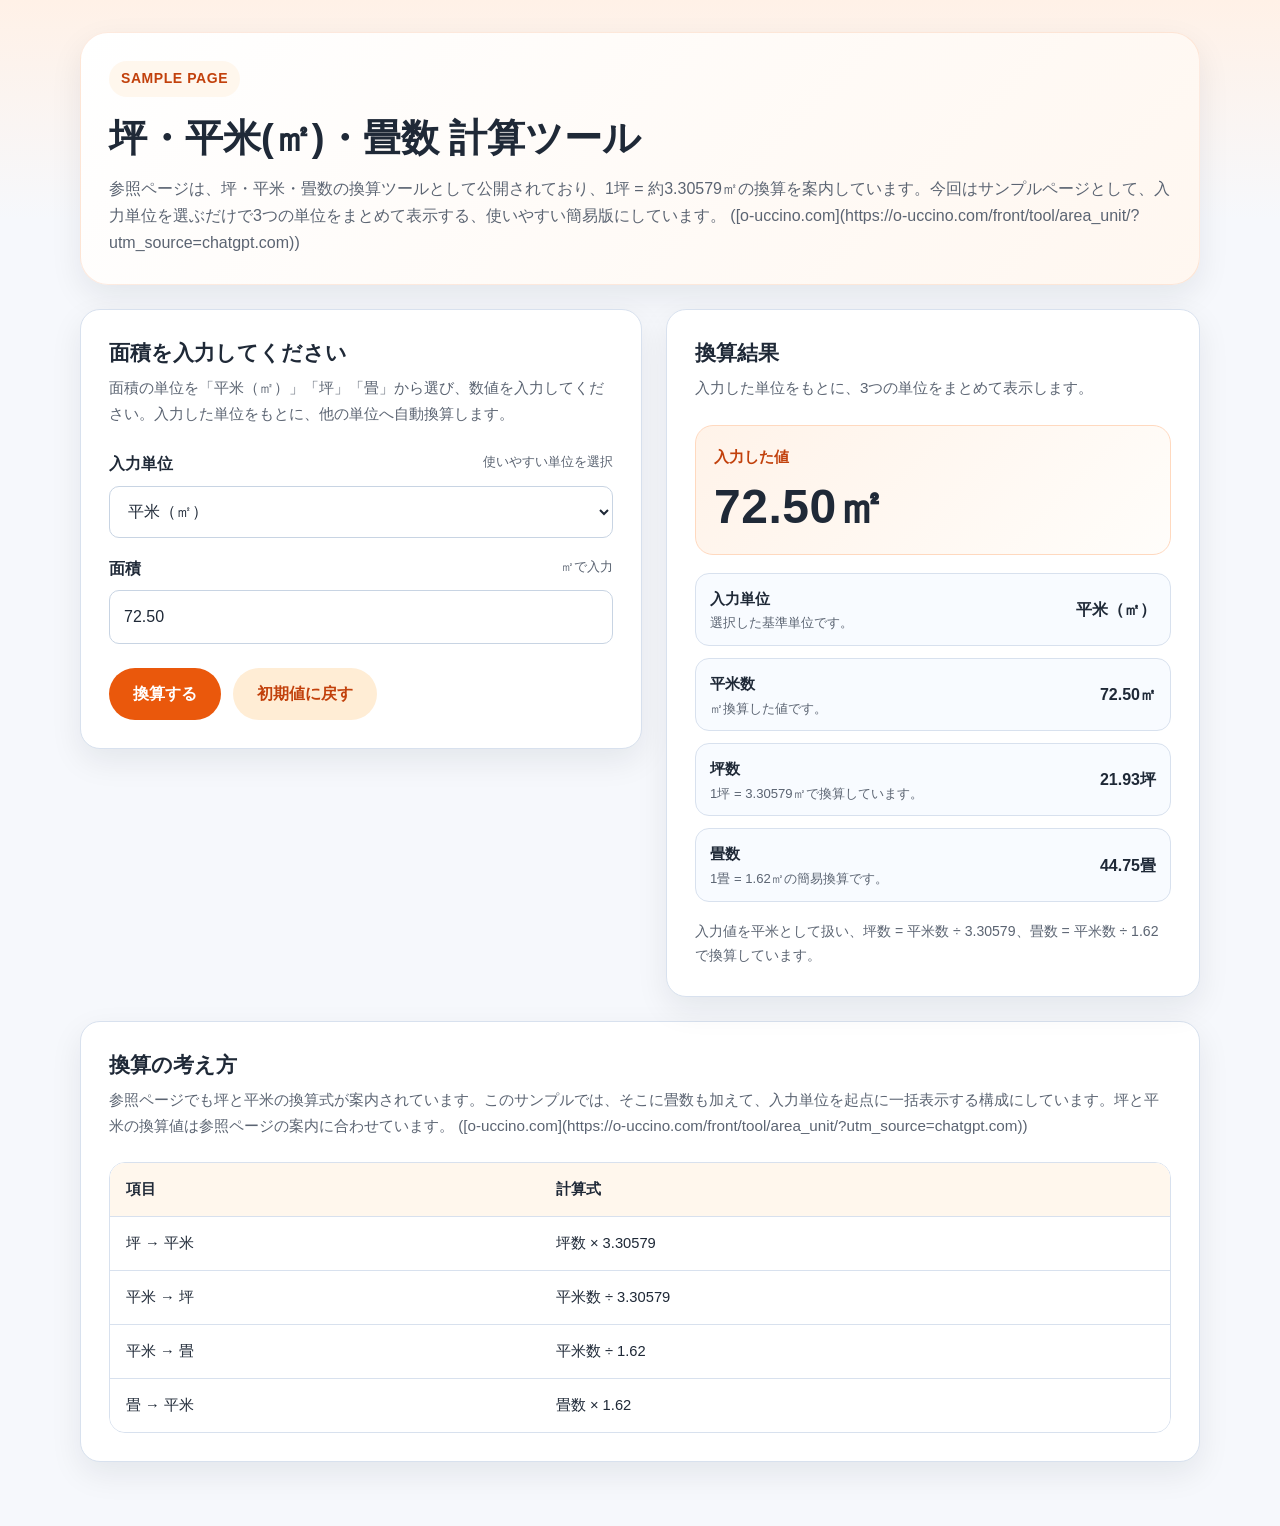
==== tools/housing-loan-deduction-simulator/index.html @ 02376b15 "不動産シミュレーションツール sサンプル 新規作成" ====
<!doctype html>
<html lang="ja">
<head>
  <meta charset="utf-8">
  <meta name="viewport" content="width=device-width, initial-scale=1">
  <title>坪・平米(㎡)・畳数 計算ツール サンプル</title>
  <style>
    :root {
      --color-bg: #f6f8fc;
      --color-surface: #ffffff;
      --color-surface-sub: #f8fbff;
      --color-border: #d8e1ee;
      --color-text: #1f2937;
      --color-text-sub: #5b6472;
      --color-primary: #ea580c;
      --color-primary-dark: #c2410c;
      --color-accent: #fff7ed;
      --color-danger: #b91c1c;
      --shadow-card: 0 12px 32px rgba(15, 23, 42, 0.08);
      --radius-lg: 20px;
      --radius-md: 14px;
      --radius-sm: 10px;
    }

    * { box-sizing: border-box; }

    body {
      margin: 0;
      font-family: "Hiragino Sans", "Yu Gothic", "Meiryo", sans-serif;
      color: var(--color-text);
      background: linear-gradient(180deg, #fff1e7 0%, var(--color-bg) 220px, var(--color-bg) 100%);
      line-height: 1.7;
    }

    button, input, select { font: inherit; }

    .l-page {
      width: min(1120px, calc(100% - 32px));
      margin-inline: auto;
      padding: 32px 0 64px;
    }

    .c-hero {
      margin-bottom: 24px;
      background: linear-gradient(135deg, #ffffff 0%, #fff7f0 100%);
      border: 1px solid rgba(234, 88, 12, 0.12);
      border-radius: 28px;
      box-shadow: var(--shadow-card);
      padding: 28px;
    }

    .c-hero__badge {
      display: inline-flex;
      align-items: center;
      gap: 8px;
      padding: 6px 12px;
      border-radius: 999px;
      background: var(--color-accent);
      color: var(--color-primary-dark);
      font-size: 0.875rem;
      font-weight: 700;
      letter-spacing: 0.04em;
    }

    .c-hero__title {
      margin: 16px 0 12px;
      font-size: clamp(1.8rem, 3vw, 2.5rem);
      line-height: 1.3;
    }

    .c-hero__lead {
      margin: 0;
      color: var(--color-text-sub);
    }

    .c-grid {
      display: grid;
      grid-template-columns: minmax(0, 1fr) minmax(330px, 0.95fr);
      gap: 24px;
      align-items: start;
    }

    .c-card {
      background: var(--color-surface);
      border: 1px solid var(--color-border);
      border-radius: var(--radius-lg);
      box-shadow: var(--shadow-card);
    }

    .c-panel {
      padding: 28px;
    }

    .c-panel__title {
      margin: 0 0 8px;
      font-size: 1.3rem;
      line-height: 1.4;
    }

    .c-panel__lead {
      margin: 0 0 24px;
      color: var(--color-text-sub);
      font-size: 0.95rem;
    }

    .c-form {
      display: grid;
      gap: 18px;
    }

    .c-field {
      display: grid;
      gap: 8px;
    }

    .c-field__head {
      display: flex;
      justify-content: space-between;
      gap: 8px;
      flex-wrap: wrap;
    }

    .c-field__label {
      font-weight: 700;
      font-size: 0.98rem;
    }

    .c-field__hint {
      color: var(--color-text-sub);
      font-size: 0.82rem;
    }

    .c-form__row {
      display: grid;
      grid-template-columns: minmax(190px, 0.7fr) minmax(0, 1fr);
      gap: 14px;
    }

    .c-input,
    .c-select {
      width: 100%;
      min-height: 52px;
      padding: 12px 14px;
      border: 1px solid #c8d4e3;
      border-radius: var(--radius-sm);
      background: #fff;
      color: var(--color-text);
      transition: border-color .2s ease, box-shadow .2s ease, background-color .2s ease;
    }

    .c-input:focus,
    .c-select:focus {
      outline: none;
      border-color: var(--color-primary);
      box-shadow: 0 0 0 4px rgba(234, 88, 12, 0.14);
    }

    .c-actions {
      display: flex;
      flex-wrap: wrap;
      gap: 12px;
      padding-top: 6px;
    }

    .c-button {
      appearance: none;
      border: none;
      border-radius: 999px;
      min-height: 52px;
      padding: 0 24px;
      cursor: pointer;
      font-weight: 700;
      transition: transform .15s ease, background-color .2s ease;
    }

    .c-button:hover { transform: translateY(-1px); }

    .c-button--primary {
      background: var(--color-primary);
      color: #fff;
    }

    .c-button--primary:hover { background: var(--color-primary-dark); }

    .c-button--secondary {
      background: #ffedd5;
      color: var(--color-primary-dark);
    }

    .c-resultCard {
      position: sticky;
      top: 24px;
      padding: 28px;
    }

    .c-summary {
      margin-bottom: 18px;
      padding: 18px;
      border-radius: 18px;
      background: linear-gradient(135deg, #fff3e9 0%, #fffdfa 100%);
      border: 1px solid #ffd9bf;
    }

    .c-summary__label {
      margin: 0 0 8px;
      font-size: 0.95rem;
      font-weight: 700;
      color: var(--color-primary-dark);
    }

    .c-summary__value {
      margin: 0;
      font-size: clamp(2rem, 4vw, 3rem);
      line-height: 1.2;
      font-weight: 800;
      letter-spacing: .01em;
    }

    .c-breakdown {
      display: grid;
      gap: 12px;
      margin-bottom: 18px;
    }

    .c-breakdown__item {
      display: grid;
      grid-template-columns: minmax(0, 1fr) auto;
      align-items: center;
      gap: 12px;
      padding: 12px 14px;
      border: 1px solid var(--color-border);
      border-radius: 14px;
      background: var(--color-surface-sub);
    }

    .c-breakdown__term {
      margin: 0;
      font-size: 0.94rem;
      font-weight: 700;
    }

    .c-breakdown__desc {
      margin: 2px 0 0;
      color: var(--color-text-sub);
      font-size: 0.82rem;
      line-height: 1.5;
    }

    .c-breakdown__value {
      font-weight: 800;
      font-size: 1rem;
      text-align: right;
      white-space: nowrap;
    }

    .c-note {
      margin: 0;
      color: var(--color-text-sub);
      font-size: 0.88rem;
      line-height: 1.7;
    }

    .c-tableWrap {
      overflow-x: auto;
      border: 1px solid var(--color-border);
      border-radius: 16px;
    }

    .c-table {
      width: 100%;
      border-collapse: collapse;
      background: #fff;
    }

    .c-table th,
    .c-table td {
      padding: 14px 16px;
      border-bottom: 1px solid var(--color-border);
      text-align: left;
      vertical-align: top;
      font-size: 0.92rem;
    }

    .c-table th {
      background: #fff7ed;
      font-weight: 700;
    }

    .c-table tr:last-child td { border-bottom: none; }

    .u-hidden {
      position: absolute !important;
      width: 1px !important;
      height: 1px !important;
      padding: 0 !important;
      margin: -1px !important;
      overflow: hidden !important;
      clip: rect(0, 0, 0, 0) !important;
      white-space: nowrap !important;
      border: 0 !important;
    }

    .is-invalid {
      border-color: var(--color-danger);
      background: #fff8f8;
    }

    .c-error {
      margin: 4px 0 0;
      font-size: 0.83rem;
      color: var(--color-danger);
      font-weight: 700;
    }

    @media (max-width: 920px) {
      .c-grid { grid-template-columns: 1fr; }
      .c-resultCard { position: static; }
    }

    @media (max-width: 640px) {
      .l-page { width: min(100% - 20px, 1120px); padding-top: 20px; }
      .c-hero, .c-panel, .c-resultCard { padding: 20px; }
      .c-form__row { grid-template-columns: 1fr; }
      .c-actions { flex-direction: column; }
      .c-button { width: 100%; }
    }
  </style>
</head>
<body>
  <main class="l-page">
    <section class="c-hero" aria-labelledby="hero-title">
      <span class="c-hero__badge">SAMPLE PAGE</span>
      <h1 class="c-hero__title" id="hero-title">坪・平米(㎡)・畳数 計算ツール</h1>
      <p class="c-hero__lead">
        参照ページは、坪・平米・畳数の換算ツールとして公開されており、1坪 = 約3.30579㎡の換算を案内しています。今回はサンプルページとして、入力単位を選ぶだけで3つの単位をまとめて表示する、使いやすい簡易版にしています。 ([o-uccino.com](https://o-uccino.com/front/tool/area_unit/?utm_source=chatgpt.com))
      </p>
    </section>

    <div class="c-grid">
      <section class="c-card c-panel" aria-labelledby="form-title">
        <h2 class="c-panel__title" id="form-title">面積を入力してください</h2>
        <p class="c-panel__lead">
          面積の単位を「平米（㎡）」「坪」「畳」から選び、数値を入力してください。入力した単位をもとに、他の単位へ自動換算します。
        </p>

        <form class="c-form" id="areaUnitForm" novalidate>
          <div class="c-field">
            <div class="c-field__head">
              <label class="c-field__label" for="inputUnit">入力単位</label>
              <span class="c-field__hint">使いやすい単位を選択</span>
            </div>
            <select class="c-select js-required" id="inputUnit" name="inputUnit" aria-describedby="inputUnitError">
              <option value="sqm">平米（㎡）</option>
              <option value="tsubo">坪</option>
              <option value="jo">畳</option>
            </select>
            <p class="c-error u-hidden" id="inputUnitError"></p>
          </div>

          <div class="c-field">
            <div class="c-field__head">
              <label class="c-field__label" for="inputValue">面積</label>
              <span class="c-field__hint" id="inputValueHint">㎡で入力</span>
            </div>
            <input class="c-input js-required js-number" id="inputValue" name="inputValue" type="number" inputmode="decimal" min="0" step="0.01" value="72.50" aria-describedby="inputValueError">
            <p class="c-error u-hidden" id="inputValueError"></p>
          </div>

          <div class="c-actions">
            <button class="c-button c-button--primary" type="submit">換算する</button>
            <button class="c-button c-button--secondary" type="button" id="resetButton">初期値に戻す</button>
          </div>
        </form>
      </section>

      <aside class="c-card c-resultCard" aria-labelledby="result-title">
        <h2 class="c-panel__title" id="result-title">換算結果</h2>
        <p class="c-panel__lead">入力した単位をもとに、3つの単位をまとめて表示します。</p>

        <div class="c-summary" aria-live="polite" aria-atomic="true">
          <p class="c-summary__label">入力した値</p>
          <p class="c-summary__value" id="resultSummaryValue">-</p>
        </div>

        <div class="c-breakdown">
          <div class="c-breakdown__item">
            <div>
              <p class="c-breakdown__term">入力単位</p>
              <p class="c-breakdown__desc">選択した基準単位です。</p>
            </div>
            <div class="c-breakdown__value" id="inputUnitView">-</div>
          </div>
          <div class="c-breakdown__item">
            <div>
              <p class="c-breakdown__term">平米数</p>
              <p class="c-breakdown__desc">㎡換算した値です。</p>
            </div>
            <div class="c-breakdown__value" id="sqmView">-</div>
          </div>
          <div class="c-breakdown__item">
            <div>
              <p class="c-breakdown__term">坪数</p>
              <p class="c-breakdown__desc">1坪 = 3.30579㎡で換算しています。</p>
            </div>
            <div class="c-breakdown__value" id="tsuboView">-</div>
          </div>
          <div class="c-breakdown__item">
            <div>
              <p class="c-breakdown__term">畳数</p>
              <p class="c-breakdown__desc">1畳 = 1.62㎡の簡易換算です。</p>
            </div>
            <div class="c-breakdown__value" id="joView">-</div>
          </div>
        </div>

        <p class="c-note" id="formulaNote">1坪 = 3.30579㎡、1畳 = 1.62㎡として換算しています。</p>
      </aside>
    </div>

    <section class="c-card c-panel" aria-labelledby="guide-title" style="margin-top:24px;">
      <h2 class="c-panel__title" id="guide-title">換算の考え方</h2>
      <p class="c-panel__lead">
        参照ページでも坪と平米の換算式が案内されています。このサンプルでは、そこに畳数も加えて、入力単位を起点に一括表示する構成にしています。坪と平米の換算値は参照ページの案内に合わせています。 ([o-uccino.com](https://o-uccino.com/front/tool/area_unit/?utm_source=chatgpt.com))
      </p>
      <div class="c-tableWrap">
        <table class="c-table">
          <thead>
            <tr>
              <th>項目</th>
              <th>計算式</th>
            </tr>
          </thead>
          <tbody>
            <tr>
              <td>坪 → 平米</td>
              <td>坪数 × 3.30579</td>
            </tr>
            <tr>
              <td>平米 → 坪</td>
              <td>平米数 ÷ 3.30579</td>
            </tr>
            <tr>
              <td>平米 → 畳</td>
              <td>平米数 ÷ 1.62</td>
            </tr>
            <tr>
              <td>畳 → 平米</td>
              <td>畳数 × 1.62</td>
            </tr>
          </tbody>
        </table>
      </div>
    </section>
  </main>

  <script>
    (function () {
      'use strict';

      const TSUBO_TO_SQM = 3.30579;
      const JO_TO_SQM = 1.62;
      const form = document.getElementById('areaUnitForm');
      const resetButton = document.getElementById('resetButton');
      const inputUnit = document.getElementById('inputUnit');
      const inputValue = document.getElementById('inputValue');
      const inputValueHint = document.getElementById('inputValueHint');

      const defaultValues = {
        inputUnit: 'sqm',
        inputValue: '72.50'
      };

      const resultNodes = {
        resultSummaryValue: document.getElementById('resultSummaryValue'),
        inputUnitView: document.getElementById('inputUnitView'),
        sqmView: document.getElementById('sqmView'),
        tsuboView: document.getElementById('tsuboView'),
        joView: document.getElementById('joView'),
        formulaNote: document.getElementById('formulaNote')
      };

      function parseNumber(value) {
        const parsed = Number(value);
        return Number.isFinite(parsed) ? parsed : NaN;
      }

      function formatSqm(value) {
        return Number(value || 0).toLocaleString('ja-JP', { minimumFractionDigits: 2, maximumFractionDigits: 2 }) + '㎡';
      }

      function formatTsubo(value) {
        return Number(value || 0).toLocaleString('ja-JP', { minimumFractionDigits: 2, maximumFractionDigits: 2 }) + '坪';
      }

      function formatJo(value) {
        return Number(value || 0).toLocaleString('ja-JP', { minimumFractionDigits: 2, maximumFractionDigits: 2 }) + '畳';
      }

      function updateInputHint() {
        if (inputUnit.value === 'sqm') {
          inputValueHint.textContent = '㎡で入力';
          inputValue.placeholder = '例）72.50';
          return;
        }
        if (inputUnit.value === 'tsubo') {
          inputValueHint.textContent = '坪で入力';
          inputValue.placeholder = '例）21.93';
          return;
        }
        inputValueHint.textContent = '畳で入力';
        inputValue.placeholder = '例）44.75';
      }

      function validateField(input) {
        const errorNode = document.getElementById(input.id + 'Error');
        let message = '';
        const value = input.value.trim();

        if (input.classList.contains('js-required') && value === '') {
          message = 'この項目は必須です。';
        } else if (input.classList.contains('js-number')) {
          const numericValue = parseNumber(value);
          if (Number.isNaN(numericValue)) {
            message = '数値で入力してください。';
          } else if (numericValue <= 0) {
            message = '0より大きい数値で入力してください。';
          }
        }

        if (message) {
          input.classList.add('is-invalid');
          input.setAttribute('aria-invalid', 'true');
          if (errorNode) {
            errorNode.textContent = message;
            errorNode.classList.remove('u-hidden');
          }
          return false;
        }

        input.classList.remove('is-invalid');
        input.removeAttribute('aria-invalid');
        if (errorNode) {
          errorNode.textContent = '';
          errorNode.classList.add('u-hidden');
        }
        return true;
      }

      function validateForm() {
        let isValid = true;
        form.querySelectorAll('.js-required').forEach(function (input) {
          if (!validateField(input)) {
            isValid = false;
          }
        });
        return isValid;
      }

      function calculateValues() {
        const unit = form.inputUnit.value;
        const value = parseNumber(form.inputValue.value);
        let sqm = 0;

        if (unit === 'sqm') {
          sqm = value;
        } else if (unit === 'tsubo') {
          sqm = value * TSUBO_TO_SQM;
        } else {
          sqm = value * JO_TO_SQM;
        }

        return {
          unit: unit,
          inputValue: value,
          sqm: sqm,
          tsubo: sqm / TSUBO_TO_SQM,
          jo: sqm / JO_TO_SQM
        };
      }

      function renderResult(values) {
        const unitTextMap = {
          sqm: '平米（㎡）',
          tsubo: '坪',
          jo: '畳'
        };

        let inputText = '';
        if (values.unit === 'sqm') {
          inputText = formatSqm(values.inputValue);
        } else if (values.unit === 'tsubo') {
          inputText = formatTsubo(values.inputValue);
        } else {
          inputText = formatJo(values.inputValue);
        }

        resultNodes.resultSummaryValue.textContent = inputText;
        resultNodes.inputUnitView.textContent = unitTextMap[values.unit];
        resultNodes.sqmView.textContent = formatSqm(values.sqm);
        resultNodes.tsuboView.textContent = formatTsubo(values.tsubo);
        resultNodes.joView.textContent = formatJo(values.jo);

        if (values.unit === 'sqm') {
          resultNodes.formulaNote.textContent = '入力値を平米として扱い、坪数 = 平米数 ÷ 3.30579、畳数 = 平米数 ÷ 1.62 で換算しています。';
          return;
        }
        if (values.unit === 'tsubo') {
          resultNodes.formulaNote.textContent = '入力値を坪として扱い、平米数 = 坪数 × 3.30579、畳数 = 平米数 ÷ 1.62 で換算しています。';
          return;
        }
        resultNodes.formulaNote.textContent = '入力値を畳として扱い、平米数 = 畳数 × 1.62、坪数 = 平米数 ÷ 3.30579 で換算しています。';
      }

      function calculateAndRender() {
        if (!validateForm()) {
          return;
        }
        renderResult(calculateValues());
      }

      form.addEventListener('submit', function (event) {
        event.preventDefault();
        calculateAndRender();
      });

      form.querySelectorAll('input, select').forEach(function (field) {
        field.addEventListener('input', function () {
          validateField(field);
          if (validateForm()) {
            calculateAndRender();
          }
        });
        field.addEventListener('change', function () {
          if (field === inputUnit) {
            updateInputHint();
          }
          validateField(field);
          if (validateForm()) {
            calculateAndRender();
          }
        });
      });

      resetButton.addEventListener('click', function () {
        Object.keys(defaultValues).forEach(function (key) {
          form.elements[key].value = defaultValues[key];
        });

        form.querySelectorAll('.js-required').forEach(function (input) {
          input.classList.remove('is-invalid');
          input.removeAttribute('aria-invalid');
          const errorNode = document.getElementById(input.id + 'Error');
          if (errorNode) {
            errorNode.textContent = '';
            errorNode.classList.add('u-hidden');
          }
        });

        updateInputHint();
        calculateAndRender();
      });

      updateInputHint();
      calculateAndRender();
    }());
  </script>
</body>
</html>
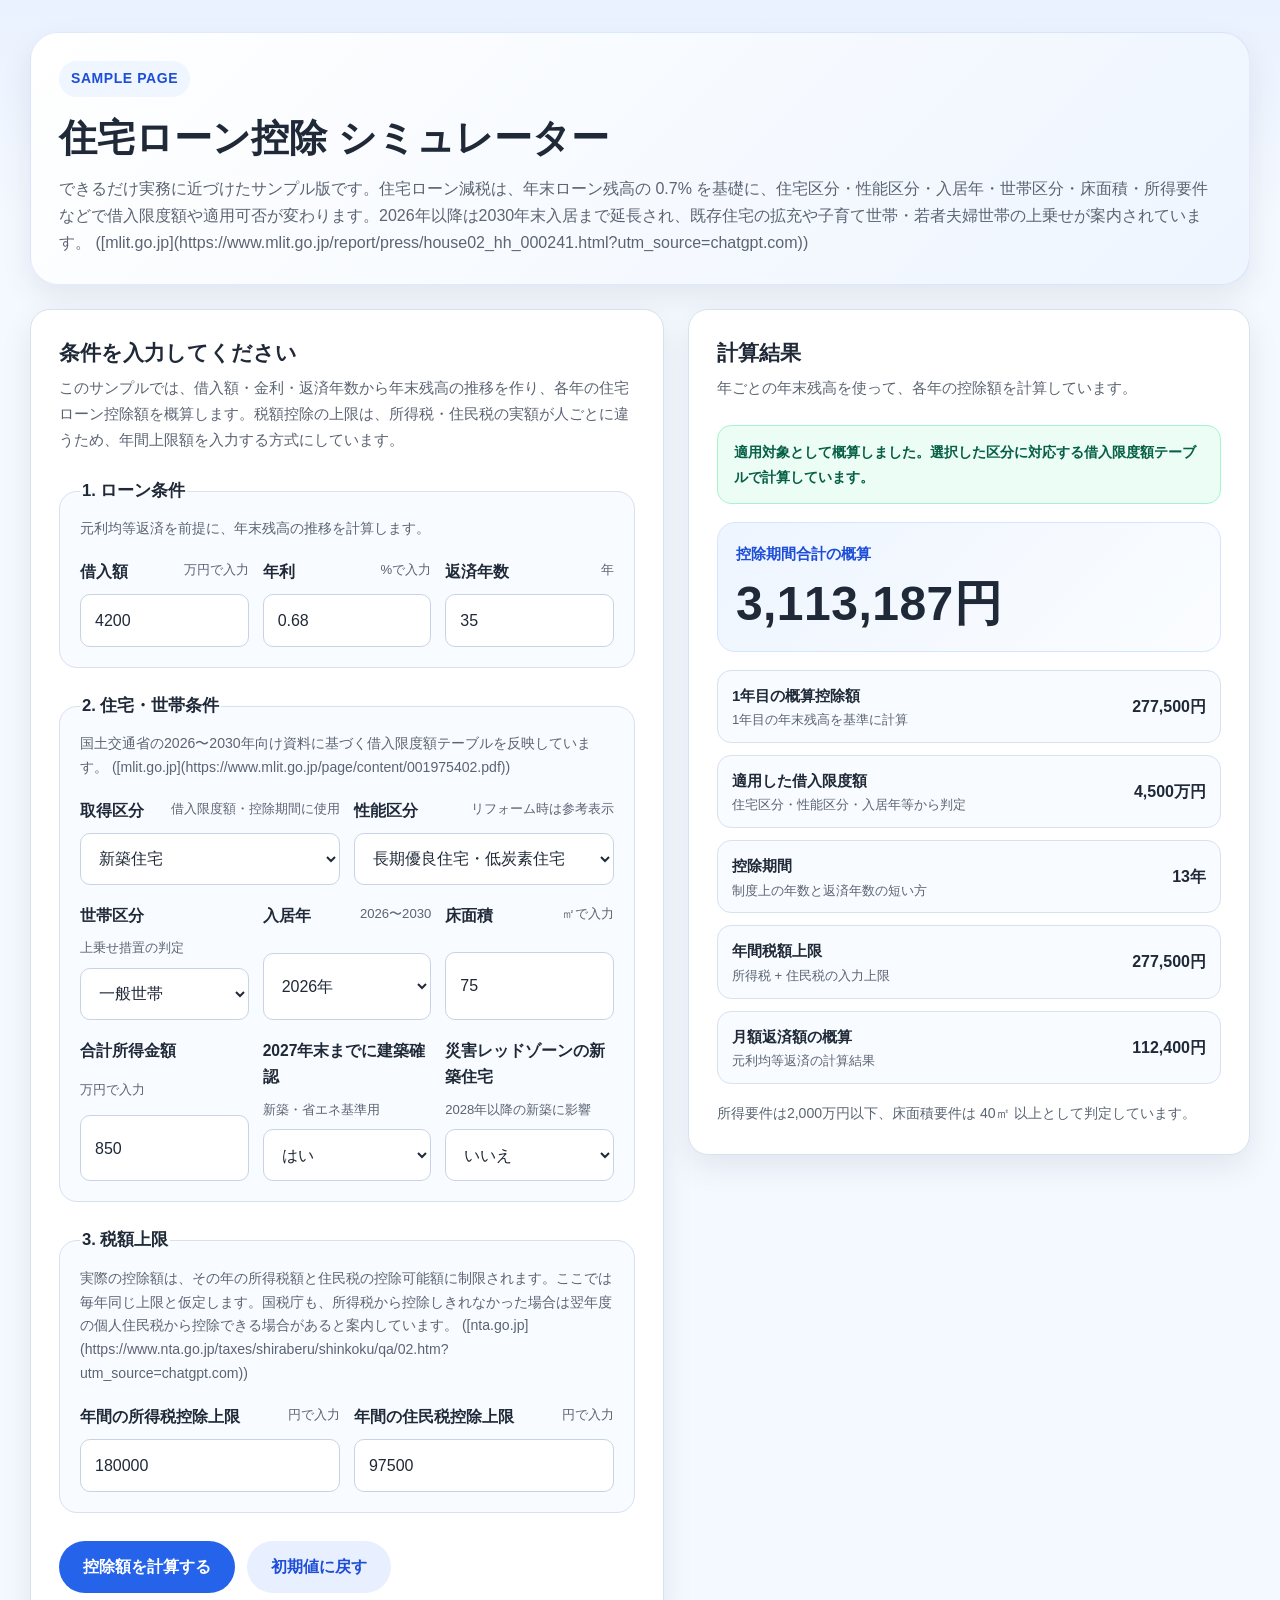
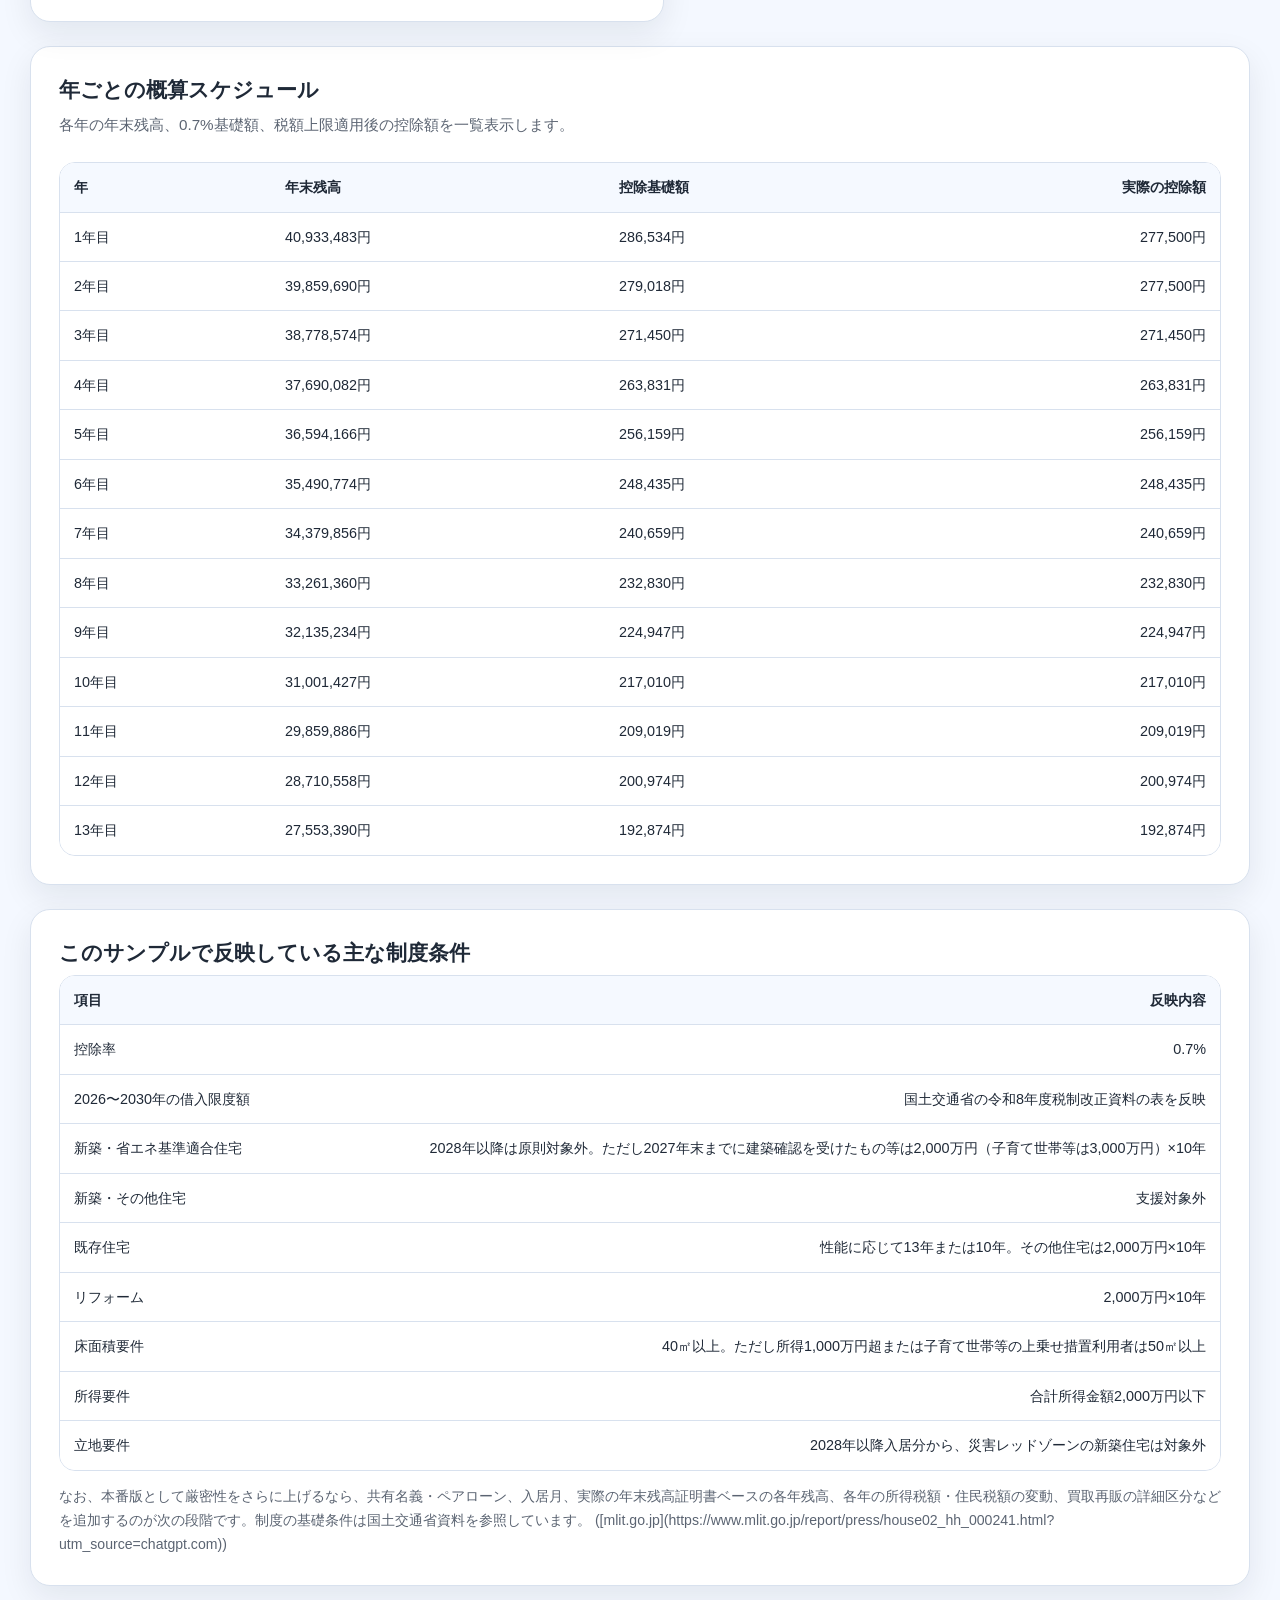
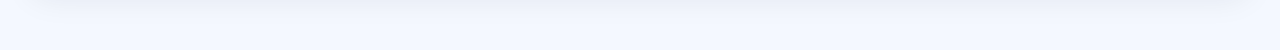
==== commit 30c26437: "住宅ローンページ 内容が違ったので修正" ====
--- a/tools/housing-loan-deduction-simulator/index.html
+++ b/tools/housing-loan-deduction-simulator/index.html
@@ -3,19 +3,20 @@
 <head>
   <meta charset="utf-8">
   <meta name="viewport" content="width=device-width, initial-scale=1">
-  <title>坪・平米(㎡)・畳数 計算ツール サンプル</title>
+  <title>住宅ローン控除 シミュレーター サンプル</title>
   <style>
     :root {
-      --color-bg: #f6f8fc;
+      --color-bg: #f4f8ff;
       --color-surface: #ffffff;
       --color-surface-sub: #f8fbff;
       --color-border: #d8e1ee;
       --color-text: #1f2937;
       --color-text-sub: #5b6472;
-      --color-primary: #ea580c;
-      --color-primary-dark: #c2410c;
-      --color-accent: #fff7ed;
+      --color-primary: #2563eb;
+      --color-primary-dark: #1d4ed8;
+      --color-accent: #eff6ff;
       --color-danger: #b91c1c;
+      --color-success: #065f46;
       --shadow-card: 0 12px 32px rgba(15, 23, 42, 0.08);
       --radius-lg: 20px;
       --radius-md: 14px;
@@ -28,22 +29,22 @@
       margin: 0;
       font-family: "Hiragino Sans", "Yu Gothic", "Meiryo", sans-serif;
       color: var(--color-text);
-      background: linear-gradient(180deg, #fff1e7 0%, var(--color-bg) 220px, var(--color-bg) 100%);
+      background: linear-gradient(180deg, #eaf2ff 0%, var(--color-bg) 220px, var(--color-bg) 100%);
       line-height: 1.7;
     }
 
     button, input, select { font: inherit; }
 
     .l-page {
-      width: min(1120px, calc(100% - 32px));
+      width: min(1220px, calc(100% - 32px));
       margin-inline: auto;
       padding: 32px 0 64px;
     }
 
     .c-hero {
       margin-bottom: 24px;
-      background: linear-gradient(135deg, #ffffff 0%, #fff7f0 100%);
-      border: 1px solid rgba(234, 88, 12, 0.12);
+      background: linear-gradient(135deg, #ffffff 0%, #eef5ff 100%);
+      border: 1px solid rgba(37, 99, 235, 0.12);
       border-radius: 28px;
       box-shadow: var(--shadow-card);
       padding: 28px;
@@ -64,7 +65,7 @@
 
     .c-hero__title {
       margin: 16px 0 12px;
-      font-size: clamp(1.8rem, 3vw, 2.5rem);
+      font-size: clamp(1.8rem, 3vw, 2.6rem);
       line-height: 1.3;
     }
 
@@ -75,7 +76,7 @@
 
     .c-grid {
       display: grid;
-      grid-template-columns: minmax(0, 1fr) minmax(330px, 0.95fr);
+      grid-template-columns: minmax(0, 1.06fr) minmax(360px, 0.94fr);
       gap: 24px;
       align-items: start;
     }
@@ -105,7 +106,29 @@
 
     .c-form {
       display: grid;
+      gap: 24px;
+    }
+
+    .c-fieldset {
+      margin: 0;
+      padding: 20px;
+      border: 1px solid var(--color-border);
+      border-radius: 18px;
+      display: grid;
       gap: 18px;
+      background: var(--color-surface-sub);
+    }
+
+    .c-fieldset__title {
+      margin: 0;
+      font-size: 1.04rem;
+      font-weight: 800;
+    }
+
+    .c-fieldset__lead {
+      margin: -8px 0 0;
+      color: var(--color-text-sub);
+      font-size: 0.88rem;
     }
 
     .c-field {
@@ -132,8 +155,12 @@
 
     .c-form__row {
       display: grid;
-      grid-template-columns: minmax(190px, 0.7fr) minmax(0, 1fr);
+      grid-template-columns: repeat(2, minmax(0, 1fr));
       gap: 14px;
+    }
+
+    .c-form__row--triple {
+      grid-template-columns: repeat(3, minmax(0, 1fr));
     }
 
     .c-input,
@@ -152,14 +179,14 @@
     .c-select:focus {
       outline: none;
       border-color: var(--color-primary);
-      box-shadow: 0 0 0 4px rgba(234, 88, 12, 0.14);
+      box-shadow: 0 0 0 4px rgba(37, 99, 235, 0.14);
     }
 
     .c-actions {
       display: flex;
       flex-wrap: wrap;
       gap: 12px;
-      padding-top: 6px;
+      padding-top: 4px;
     }
 
     .c-button {
@@ -183,7 +210,7 @@
     .c-button--primary:hover { background: var(--color-primary-dark); }
 
     .c-button--secondary {
-      background: #ffedd5;
+      background: #e8efff;
       color: var(--color-primary-dark);
     }
 
@@ -197,8 +224,8 @@
       margin-bottom: 18px;
       padding: 18px;
       border-radius: 18px;
-      background: linear-gradient(135deg, #fff3e9 0%, #fffdfa 100%);
-      border: 1px solid #ffd9bf;
+      background: linear-gradient(135deg, #eef5ff 0%, #fbfdff 100%);
+      border: 1px solid #d6e5ff;
     }
 
     .c-summary__label {
@@ -253,6 +280,23 @@
       white-space: nowrap;
     }
 
+    .c-status {
+      margin: 0 0 18px;
+      padding: 14px 16px;
+      border-radius: 14px;
+      font-size: 0.9rem;
+      font-weight: 700;
+      background: #ecfdf5;
+      color: var(--color-success);
+      border: 1px solid #a7f3d0;
+    }
+
+    .c-status.is-error {
+      background: #fef2f2;
+      color: var(--color-danger);
+      border-color: #fecaca;
+    }
+
     .c-note {
       margin: 0;
       color: var(--color-text-sub);
@@ -274,16 +318,22 @@
 
     .c-table th,
     .c-table td {
-      padding: 14px 16px;
+      padding: 12px 14px;
       border-bottom: 1px solid var(--color-border);
       text-align: left;
       vertical-align: top;
-      font-size: 0.92rem;
+      font-size: 0.9rem;
     }
 
     .c-table th {
-      background: #fff7ed;
+      background: #f5f9ff;
       font-weight: 700;
+      white-space: nowrap;
+    }
+
+    .c-table td:last-child,
+    .c-table th:last-child {
+      text-align: right;
     }
 
     .c-table tr:last-child td { border-bottom: none; }
@@ -312,15 +362,16 @@
       font-weight: 700;
     }
 
-    @media (max-width: 920px) {
+    @media (max-width: 980px) {
       .c-grid { grid-template-columns: 1fr; }
       .c-resultCard { position: static; }
     }
 
-    @media (max-width: 640px) {
-      .l-page { width: min(100% - 20px, 1120px); padding-top: 20px; }
+    @media (max-width: 720px) {
+      .l-page { width: min(100% - 20px, 1220px); padding-top: 20px; }
       .c-hero, .c-panel, .c-resultCard { padding: 20px; }
-      .c-form__row { grid-template-columns: 1fr; }
+      .c-form__row,
+      .c-form__row--triple { grid-template-columns: 1fr; }
       .c-actions { flex-direction: column; }
       .c-button { width: 100%; }
     }
@@ -330,153 +381,382 @@
   <main class="l-page">
     <section class="c-hero" aria-labelledby="hero-title">
       <span class="c-hero__badge">SAMPLE PAGE</span>
-      <h1 class="c-hero__title" id="hero-title">坪・平米(㎡)・畳数 計算ツール</h1>
+      <h1 class="c-hero__title" id="hero-title">住宅ローン控除 シミュレーター</h1>
       <p class="c-hero__lead">
-        参照ページは、坪・平米・畳数の換算ツールとして公開されており、1坪 = 約3.30579㎡の換算を案内しています。今回はサンプルページとして、入力単位を選ぶだけで3つの単位をまとめて表示する、使いやすい簡易版にしています。 ([o-uccino.com](https://o-uccino.com/front/tool/area_unit/?utm_source=chatgpt.com))
+        できるだけ実務に近づけたサンプル版です。住宅ローン減税は、年末ローン残高の 0.7% を基礎に、住宅区分・性能区分・入居年・世帯区分・床面積・所得要件などで借入限度額や適用可否が変わります。2026年以降は2030年末入居まで延長され、既存住宅の拡充や子育て世帯・若者夫婦世帯の上乗せが案内されています。 ([mlit.go.jp](https://www.mlit.go.jp/report/press/house02_hh_000241.html?utm_source=chatgpt.com))
       </p>
     </section>
 
     <div class="c-grid">
       <section class="c-card c-panel" aria-labelledby="form-title">
-        <h2 class="c-panel__title" id="form-title">面積を入力してください</h2>
+        <h2 class="c-panel__title" id="form-title">条件を入力してください</h2>
         <p class="c-panel__lead">
-          面積の単位を「平米（㎡）」「坪」「畳」から選び、数値を入力してください。入力した単位をもとに、他の単位へ自動換算します。
+          このサンプルでは、借入額・金利・返済年数から年末残高の推移を作り、各年の住宅ローン控除額を概算します。税額控除の上限は、所得税・住民税の実額が人ごとに違うため、年間上限額を入力する方式にしています。
         </p>
 
-        <form class="c-form" id="areaUnitForm" novalidate>
-          <div class="c-field">
-            <div class="c-field__head">
-              <label class="c-field__label" for="inputUnit">入力単位</label>
-              <span class="c-field__hint">使いやすい単位を選択</span>
+        <form class="c-form" id="housingLoanForm" novalidate>
+          <fieldset class="c-fieldset">
+            <legend class="c-fieldset__title">1. ローン条件</legend>
+            <p class="c-fieldset__lead">元利均等返済を前提に、年末残高の推移を計算します。</p>
+
+            <div class="c-form__row c-form__row--triple">
+              <div class="c-field">
+                <div class="c-field__head">
+                  <label class="c-field__label" for="loanAmount">借入額</label>
+                  <span class="c-field__hint">万円で入力</span>
+                </div>
+                <input class="c-input js-required js-number" id="loanAmount" name="loanAmount" type="number" inputmode="decimal" min="0" step="1" value="4200" aria-describedby="loanAmountError">
+                <p class="c-error u-hidden" id="loanAmountError"></p>
+              </div>
+
+              <div class="c-field">
+                <div class="c-field__head">
+                  <label class="c-field__label" for="interestRate">年利</label>
+                  <span class="c-field__hint">%で入力</span>
+                </div>
+                <input class="c-input js-required js-number" id="interestRate" name="interestRate" type="number" inputmode="decimal" min="0" step="0.01" value="0.68" aria-describedby="interestRateError">
+                <p class="c-error u-hidden" id="interestRateError"></p>
+              </div>
+
+              <div class="c-field">
+                <div class="c-field__head">
+                  <label class="c-field__label" for="repaymentYears">返済年数</label>
+                  <span class="c-field__hint">年</span>
+                </div>
+                <input class="c-input js-required js-number" id="repaymentYears" name="repaymentYears" type="number" inputmode="numeric" min="1" step="1" value="35" aria-describedby="repaymentYearsError">
+                <p class="c-error u-hidden" id="repaymentYearsError"></p>
+              </div>
             </div>
-            <select class="c-select js-required" id="inputUnit" name="inputUnit" aria-describedby="inputUnitError">
-              <option value="sqm">平米（㎡）</option>
-              <option value="tsubo">坪</option>
-              <option value="jo">畳</option>
-            </select>
-            <p class="c-error u-hidden" id="inputUnitError"></p>
-          </div>
-
-          <div class="c-field">
-            <div class="c-field__head">
-              <label class="c-field__label" for="inputValue">面積</label>
-              <span class="c-field__hint" id="inputValueHint">㎡で入力</span>
+          </fieldset>
+
+          <fieldset class="c-fieldset">
+            <legend class="c-fieldset__title">2. 住宅・世帯条件</legend>
+            <p class="c-fieldset__lead">国土交通省の2026〜2030年向け資料に基づく借入限度額テーブルを反映しています。 ([mlit.go.jp](https://www.mlit.go.jp/page/content/001975402.pdf))</p>
+
+            <div class="c-form__row">
+              <div class="c-field">
+                <div class="c-field__head">
+                  <label class="c-field__label" for="acquisitionType">取得区分</label>
+                  <span class="c-field__hint">借入限度額・控除期間に使用</span>
+                </div>
+                <select class="c-select js-required" id="acquisitionType" name="acquisitionType" aria-describedby="acquisitionTypeError">
+                  <option value="new">新築住宅</option>
+                  <option value="used">既存住宅</option>
+                  <option value="reform">リフォーム</option>
+                </select>
+                <p class="c-error u-hidden" id="acquisitionTypeError"></p>
+              </div>
+
+              <div class="c-field">
+                <div class="c-field__head">
+                  <label class="c-field__label" for="performanceType">性能区分</label>
+                  <span class="c-field__hint">リフォーム時は参考表示</span>
+                </div>
+                <select class="c-select js-required" id="performanceType" name="performanceType" aria-describedby="performanceTypeError">
+                  <option value="longterm">長期優良住宅・低炭素住宅</option>
+                  <option value="zeh">ZEH水準省エネ住宅</option>
+                  <option value="standard">省エネ基準適合住宅</option>
+                  <option value="other">その他住宅</option>
+                </select>
+                <p class="c-error u-hidden" id="performanceTypeError"></p>
+              </div>
             </div>
-            <input class="c-input js-required js-number" id="inputValue" name="inputValue" type="number" inputmode="decimal" min="0" step="0.01" value="72.50" aria-describedby="inputValueError">
-            <p class="c-error u-hidden" id="inputValueError"></p>
-          </div>
+
+            <div class="c-form__row c-form__row--triple">
+              <div class="c-field">
+                <div class="c-field__head">
+                  <label class="c-field__label" for="householdType">世帯区分</label>
+                  <span class="c-field__hint">上乗せ措置の判定</span>
+                </div>
+                <select class="c-select js-required" id="householdType" name="householdType" aria-describedby="householdTypeError">
+                  <option value="general">一般世帯</option>
+                  <option value="family">子育て世帯・若者夫婦世帯</option>
+                </select>
+                <p class="c-error u-hidden" id="householdTypeError"></p>
+              </div>
+
+              <div class="c-field">
+                <div class="c-field__head">
+                  <label class="c-field__label" for="occupancyYear">入居年</label>
+                  <span class="c-field__hint">2026〜2030</span>
+                </div>
+                <select class="c-select js-required" id="occupancyYear" name="occupancyYear" aria-describedby="occupancyYearError">
+                  <option value="2026">2026年</option>
+                  <option value="2027">2027年</option>
+                  <option value="2028">2028年</option>
+                  <option value="2029">2029年</option>
+                  <option value="2030">2030年</option>
+                </select>
+                <p class="c-error u-hidden" id="occupancyYearError"></p>
+              </div>
+
+              <div class="c-field">
+                <div class="c-field__head">
+                  <label class="c-field__label" for="floorArea">床面積</label>
+                  <span class="c-field__hint">㎡で入力</span>
+                </div>
+                <input class="c-input js-required js-number" id="floorArea" name="floorArea" type="number" inputmode="decimal" min="0" step="0.1" value="75" aria-describedby="floorAreaError">
+                <p class="c-error u-hidden" id="floorAreaError"></p>
+              </div>
+            </div>
+
+            <div class="c-form__row c-form__row--triple">
+              <div class="c-field">
+                <div class="c-field__head">
+                  <label class="c-field__label" for="incomeAmount">合計所得金額</label>
+                  <span class="c-field__hint">万円で入力</span>
+                </div>
+                <input class="c-input js-required js-number" id="incomeAmount" name="incomeAmount" type="number" inputmode="decimal" min="0" step="1" value="850" aria-describedby="incomeAmountError">
+                <p class="c-error u-hidden" id="incomeAmountError"></p>
+              </div>
+
+              <div class="c-field">
+                <div class="c-field__head">
+                  <label class="c-field__label" for="confirmBy2027">2027年末までに建築確認</label>
+                  <span class="c-field__hint">新築・省エネ基準用</span>
+                </div>
+                <select class="c-select js-required" id="confirmBy2027" name="confirmBy2027" aria-describedby="confirmBy2027Error">
+                  <option value="yes">はい</option>
+                  <option value="no">いいえ</option>
+                </select>
+                <p class="c-error u-hidden" id="confirmBy2027Error"></p>
+              </div>
+
+              <div class="c-field">
+                <div class="c-field__head">
+                  <label class="c-field__label" for="redZone">災害レッドゾーンの新築住宅</label>
+                  <span class="c-field__hint">2028年以降の新築に影響</span>
+                </div>
+                <select class="c-select js-required" id="redZone" name="redZone" aria-describedby="redZoneError">
+                  <option value="no">いいえ</option>
+                  <option value="yes">はい</option>
+                </select>
+                <p class="c-error u-hidden" id="redZoneError"></p>
+              </div>
+            </div>
+          </fieldset>
+
+          <fieldset class="c-fieldset">
+            <legend class="c-fieldset__title">3. 税額上限</legend>
+            <p class="c-fieldset__lead">実際の控除額は、その年の所得税額と住民税の控除可能額に制限されます。ここでは毎年同じ上限と仮定します。国税庁も、所得税から控除しきれなかった場合は翌年度の個人住民税から控除できる場合があると案内しています。 ([nta.go.jp](https://www.nta.go.jp/taxes/shiraberu/shinkoku/qa/02.htm?utm_source=chatgpt.com))</p>
+
+            <div class="c-form__row">
+              <div class="c-field">
+                <div class="c-field__head">
+                  <label class="c-field__label" for="incomeTaxCap">年間の所得税控除上限</label>
+                  <span class="c-field__hint">円で入力</span>
+                </div>
+                <input class="c-input js-required js-number" id="incomeTaxCap" name="incomeTaxCap" type="number" inputmode="numeric" min="0" step="1000" value="180000" aria-describedby="incomeTaxCapError">
+                <p class="c-error u-hidden" id="incomeTaxCapError"></p>
+              </div>
+
+              <div class="c-field">
+                <div class="c-field__head">
+                  <label class="c-field__label" for="residentTaxCap">年間の住民税控除上限</label>
+                  <span class="c-field__hint">円で入力</span>
+                </div>
+                <input class="c-input js-required js-number" id="residentTaxCap" name="residentTaxCap" type="number" inputmode="numeric" min="0" step="1000" value="97500" aria-describedby="residentTaxCapError">
+                <p class="c-error u-hidden" id="residentTaxCapError"></p>
+              </div>
+            </div>
+          </fieldset>
 
           <div class="c-actions">
-            <button class="c-button c-button--primary" type="submit">換算する</button>
+            <button class="c-button c-button--primary" type="submit">控除額を計算する</button>
             <button class="c-button c-button--secondary" type="button" id="resetButton">初期値に戻す</button>
           </div>
         </form>
       </section>
 
       <aside class="c-card c-resultCard" aria-labelledby="result-title">
-        <h2 class="c-panel__title" id="result-title">換算結果</h2>
-        <p class="c-panel__lead">入力した単位をもとに、3つの単位をまとめて表示します。</p>
+        <h2 class="c-panel__title" id="result-title">計算結果</h2>
+        <p class="c-panel__lead">年ごとの年末残高を使って、各年の控除額を計算しています。</p>
+
+        <p class="c-status" id="statusMessage">適用可否を判定中です。</p>
 
         <div class="c-summary" aria-live="polite" aria-atomic="true">
-          <p class="c-summary__label">入力した値</p>
-          <p class="c-summary__value" id="resultSummaryValue">-</p>
+          <p class="c-summary__label">控除期間合計の概算</p>
+          <p class="c-summary__value" id="totalDeductionView">-</p>
         </div>
 
         <div class="c-breakdown">
           <div class="c-breakdown__item">
             <div>
-              <p class="c-breakdown__term">入力単位</p>
-              <p class="c-breakdown__desc">選択した基準単位です。</p>
+              <p class="c-breakdown__term">1年目の概算控除額</p>
+              <p class="c-breakdown__desc">1年目の年末残高を基準に計算</p>
             </div>
-            <div class="c-breakdown__value" id="inputUnitView">-</div>
+            <div class="c-breakdown__value" id="firstYearDeductionView">-</div>
           </div>
           <div class="c-breakdown__item">
             <div>
-              <p class="c-breakdown__term">平米数</p>
-              <p class="c-breakdown__desc">㎡換算した値です。</p>
+              <p class="c-breakdown__term">適用した借入限度額</p>
+              <p class="c-breakdown__desc">住宅区分・性能区分・入居年等から判定</p>
             </div>
-            <div class="c-breakdown__value" id="sqmView">-</div>
+            <div class="c-breakdown__value" id="loanLimitView">-</div>
           </div>
           <div class="c-breakdown__item">
             <div>
-              <p class="c-breakdown__term">坪数</p>
-              <p class="c-breakdown__desc">1坪 = 3.30579㎡で換算しています。</p>
+              <p class="c-breakdown__term">控除期間</p>
+              <p class="c-breakdown__desc">制度上の年数と返済年数の短い方</p>
             </div>
-            <div class="c-breakdown__value" id="tsuboView">-</div>
+            <div class="c-breakdown__value" id="periodView">-</div>
           </div>
           <div class="c-breakdown__item">
             <div>
-              <p class="c-breakdown__term">畳数</p>
-              <p class="c-breakdown__desc">1畳 = 1.62㎡の簡易換算です。</p>
+              <p class="c-breakdown__term">年間税額上限</p>
+              <p class="c-breakdown__desc">所得税 + 住民税の入力上限</p>
             </div>
-            <div class="c-breakdown__value" id="joView">-</div>
+            <div class="c-breakdown__value" id="taxCapView">-</div>
+          </div>
+          <div class="c-breakdown__item">
+            <div>
+              <p class="c-breakdown__term">月額返済額の概算</p>
+              <p class="c-breakdown__desc">元利均等返済の計算結果</p>
+            </div>
+            <div class="c-breakdown__value" id="monthlyPaymentView">-</div>
           </div>
         </div>
 
-        <p class="c-note" id="formulaNote">1坪 = 3.30579㎡、1畳 = 1.62㎡として換算しています。</p>
+        <p class="c-note" id="resultNote">このサンプルは、制度理解と導線確認のための概算モデルです。</p>
       </aside>
     </div>
 
-    <section class="c-card c-panel" aria-labelledby="guide-title" style="margin-top:24px;">
-      <h2 class="c-panel__title" id="guide-title">換算の考え方</h2>
-      <p class="c-panel__lead">
-        参照ページでも坪と平米の換算式が案内されています。このサンプルでは、そこに畳数も加えて、入力単位を起点に一括表示する構成にしています。坪と平米の換算値は参照ページの案内に合わせています。 ([o-uccino.com](https://o-uccino.com/front/tool/area_unit/?utm_source=chatgpt.com))
-      </p>
+    <section class="c-card c-panel" aria-labelledby="schedule-title" style="margin-top:24px;">
+      <h2 class="c-panel__title" id="schedule-title">年ごとの概算スケジュール</h2>
+      <p class="c-panel__lead">各年の年末残高、0.7%基礎額、税額上限適用後の控除額を一覧表示します。</p>
       <div class="c-tableWrap">
         <table class="c-table">
           <thead>
             <tr>
-              <th>項目</th>
-              <th>計算式</th>
+              <th>年</th>
+              <th>年末残高</th>
+              <th>控除基礎額</th>
+              <th>実際の控除額</th>
             </tr>
           </thead>
-          <tbody>
-            <tr>
-              <td>坪 → 平米</td>
-              <td>坪数 × 3.30579</td>
-            </tr>
-            <tr>
-              <td>平米 → 坪</td>
-              <td>平米数 ÷ 3.30579</td>
-            </tr>
-            <tr>
-              <td>平米 → 畳</td>
-              <td>平米数 ÷ 1.62</td>
-            </tr>
-            <tr>
-              <td>畳 → 平米</td>
-              <td>畳数 × 1.62</td>
+          <tbody id="scheduleBody">
+            <tr>
+              <td colspan="4">計算するとここに表示されます。</td>
             </tr>
           </tbody>
         </table>
       </div>
     </section>
+
+    <section class="c-card c-panel" aria-labelledby="guide-title" style="margin-top:24px;">
+      <h2 class="c-panel__title" id="guide-title">このサンプルで反映している主な制度条件</h2>
+      <div class="c-tableWrap">
+        <table class="c-table">
+          <thead>
+            <tr>
+              <th>項目</th>
+              <th>反映内容</th>
+            </tr>
+          </thead>
+          <tbody>
+            <tr>
+              <td>控除率</td>
+              <td>0.7%</td>
+            </tr>
+            <tr>
+              <td>2026〜2030年の借入限度額</td>
+              <td>国土交通省の令和8年度税制改正資料の表を反映</td>
+            </tr>
+            <tr>
+              <td>新築・省エネ基準適合住宅</td>
+              <td>2028年以降は原則対象外。ただし2027年末までに建築確認を受けたもの等は2,000万円（子育て世帯等は3,000万円）×10年</td>
+            </tr>
+            <tr>
+              <td>新築・その他住宅</td>
+              <td>支援対象外</td>
+            </tr>
+            <tr>
+              <td>既存住宅</td>
+              <td>性能に応じて13年または10年。その他住宅は2,000万円×10年</td>
+            </tr>
+            <tr>
+              <td>リフォーム</td>
+              <td>2,000万円×10年</td>
+            </tr>
+            <tr>
+              <td>床面積要件</td>
+              <td>40㎡以上。ただし所得1,000万円超または子育て世帯等の上乗せ措置利用者は50㎡以上</td>
+            </tr>
+            <tr>
+              <td>所得要件</td>
+              <td>合計所得金額2,000万円以下</td>
+            </tr>
+            <tr>
+              <td>立地要件</td>
+              <td>2028年以降入居分から、災害レッドゾーンの新築住宅は対象外</td>
+            </tr>
+          </tbody>
+        </table>
+      </div>
+      <p class="c-note" style="margin-top:14px;">なお、本番版として厳密性をさらに上げるなら、共有名義・ペアローン、入居月、実際の年末残高証明書ベースの各年残高、各年の所得税額・住民税額の変動、買取再販の詳細区分などを追加するのが次の段階です。制度の基礎条件は国土交通省資料を参照しています。 ([mlit.go.jp](https://www.mlit.go.jp/report/press/house02_hh_000241.html?utm_source=chatgpt.com))</p>
+    </section>
   </main>
 
   <script>
     (function () {
       'use strict';
 
-      const TSUBO_TO_SQM = 3.30579;
-      const JO_TO_SQM = 1.62;
-      const form = document.getElementById('areaUnitForm');
+      const form = document.getElementById('housingLoanForm');
       const resetButton = document.getElementById('resetButton');
-      const inputUnit = document.getElementById('inputUnit');
-      const inputValue = document.getElementById('inputValue');
-      const inputValueHint = document.getElementById('inputValueHint');
+      const scheduleBody = document.getElementById('scheduleBody');
+      const acquisitionType = document.getElementById('acquisitionType');
+      const performanceType = document.getElementById('performanceType');
 
       const defaultValues = {
-        inputUnit: 'sqm',
-        inputValue: '72.50'
+        loanAmount: '4200',
+        interestRate: '0.68',
+        repaymentYears: '35',
+        acquisitionType: 'new',
+        performanceType: 'zeh',
+        householdType: 'general',
+        occupancyYear: '2026',
+        floorArea: '75',
+        incomeAmount: '850',
+        confirmBy2027: 'yes',
+        redZone: 'no',
+        incomeTaxCap: '180000',
+        residentTaxCap: '97500'
       };
 
       const resultNodes = {
-        resultSummaryValue: document.getElementById('resultSummaryValue'),
-        inputUnitView: document.getElementById('inputUnitView'),
-        sqmView: document.getElementById('sqmView'),
-        tsuboView: document.getElementById('tsuboView'),
-        joView: document.getElementById('joView'),
-        formulaNote: document.getElementById('formulaNote')
+        statusMessage: document.getElementById('statusMessage'),
+        totalDeductionView: document.getElementById('totalDeductionView'),
+        firstYearDeductionView: document.getElementById('firstYearDeductionView'),
+        loanLimitView: document.getElementById('loanLimitView'),
+        periodView: document.getElementById('periodView'),
+        taxCapView: document.getElementById('taxCapView'),
+        monthlyPaymentView: document.getElementById('monthlyPaymentView'),
+        resultNote: document.getElementById('resultNote')
+      };
+
+      const LOAN_RULES = {
+        new: {
+          longterm: { general: { limit: 4500, period: 13 }, family: { limit: 5000, period: 13 } },
+          zeh: { general: { limit: 3500, period: 13 }, family: { limit: 4500, period: 13 } },
+          standard: {
+            defaultRule: { general: { limit: 2000, period: 13 }, family: { limit: 3000, period: 13 } },
+            futureRule: { general: { limit: 0, period: 0 }, family: { limit: 0, period: 0 } },
+            confirmException: { general: { limit: 2000, period: 10 }, family: { limit: 3000, period: 10 } }
+          },
+          other: { general: { limit: 0, period: 0 }, family: { limit: 0, period: 0 } }
+        },
+        used: {
+          longterm: { general: { limit: 3500, period: 13 }, family: { limit: 4500, period: 13 } },
+          zeh: { general: { limit: 3500, period: 13 }, family: { limit: 4500, period: 13 } },
+          standard: { general: { limit: 2000, period: 13 }, family: { limit: 3000, period: 13 } },
+          other: { general: { limit: 2000, period: 10 }, family: { limit: 2000, period: 10 } }
+        },
+        reform: {
+          longterm: { general: { limit: 2000, period: 10 }, family: { limit: 2000, period: 10 } },
+          zeh: { general: { limit: 2000, period: 10 }, family: { limit: 2000, period: 10 } },
+          standard: { general: { limit: 2000, period: 10 }, family: { limit: 2000, period: 10 } },
+          other: { general: { limit: 2000, period: 10 }, family: { limit: 2000, period: 10 } }
+        }
       };
 
       function parseNumber(value) {
@@ -484,31 +764,20 @@
         return Number.isFinite(parsed) ? parsed : NaN;
       }
 
-      function formatSqm(value) {
-        return Number(value || 0).toLocaleString('ja-JP', { minimumFractionDigits: 2, maximumFractionDigits: 2 }) + '㎡';
-      }
-
-      function formatTsubo(value) {
-        return Number(value || 0).toLocaleString('ja-JP', { minimumFractionDigits: 2, maximumFractionDigits: 2 }) + '坪';
-      }
-
-      function formatJo(value) {
-        return Number(value || 0).toLocaleString('ja-JP', { minimumFractionDigits: 2, maximumFractionDigits: 2 }) + '畳';
-      }
-
-      function updateInputHint() {
-        if (inputUnit.value === 'sqm') {
-          inputValueHint.textContent = '㎡で入力';
-          inputValue.placeholder = '例）72.50';
-          return;
-        }
-        if (inputUnit.value === 'tsubo') {
-          inputValueHint.textContent = '坪で入力';
-          inputValue.placeholder = '例）21.93';
-          return;
-        }
-        inputValueHint.textContent = '畳で入力';
-        inputValue.placeholder = '例）44.75';
+      function toYenFromMan(valueMan) {
+        return Math.round(Number(valueMan || 0) * 10000);
+      }
+
+      function formatYen(value) {
+        return Math.round(value || 0).toLocaleString('ja-JP') + '円';
+      }
+
+      function formatManYen(valueMan) {
+        return Number(valueMan || 0).toLocaleString('ja-JP') + '万円';
+      }
+
+      function clearSchedule() {
+        scheduleBody.innerHTML = '<tr><td colspan="4">計算するとここに表示されます。</td></tr>';
       }
 
       function validateField(input) {
@@ -522,8 +791,15 @@
           const numericValue = parseNumber(value);
           if (Number.isNaN(numericValue)) {
             message = '数値で入力してください。';
-          } else if (numericValue <= 0) {
-            message = '0より大きい数値で入力してください。';
+          } else if (numericValue < 0) {
+            message = '0以上の数値で入力してください。';
+          }
+        }
+
+        if (input.id === 'repaymentYears') {
+          const years = parseNumber(value);
+          if (!Number.isNaN(years) && years <= 0) {
+            message = '1年以上で入力してください。';
           }
         }
 
@@ -556,66 +832,199 @@
         return isValid;
       }
 
-      function calculateValues() {
-        const unit = form.inputUnit.value;
-        const value = parseNumber(form.inputValue.value);
-        let sqm = 0;
-
-        if (unit === 'sqm') {
-          sqm = value;
-        } else if (unit === 'tsubo') {
-          sqm = value * TSUBO_TO_SQM;
-        } else {
-          sqm = value * JO_TO_SQM;
+      function updatePerformanceState() {
+        const isReform = acquisitionType.value === 'reform';
+        if (isReform) {
+          performanceType.value = 'other';
+          performanceType.disabled = true;
+          return;
+        }
+        performanceType.disabled = false;
+      }
+
+      function determineLoanRule(params) {
+        const occupancyYear = Number(params.occupancyYear);
+
+        if (params.acquisitionType === 'reform') {
+          return { limit: 2000, period: 10, reason: 'リフォームは 2,000万円 × 10年 の簡易ルールで計算しています。' };
+        }
+
+        if (params.acquisitionType === 'new' && occupancyYear >= 2028 && params.redZone === 'yes') {
+          return { limit: 0, period: 0, reason: '2028年以降入居分の災害レッドゾーン内の新築住宅は対象外です。' };
+        }
+
+        const homeRules = LOAN_RULES[params.acquisitionType][params.performanceType];
+
+        if (params.acquisitionType === 'new' && params.performanceType === 'standard') {
+          if (occupancyYear <= 2027) {
+            const rule = homeRules.defaultRule[params.householdType];
+            return { limit: rule.limit, period: rule.period, reason: '2026〜2027年入居の新築・省エネ基準適合住宅として計算しています。' };
+          }
+
+          if (params.confirmBy2027 === 'yes') {
+            const rule = homeRules.confirmException[params.householdType];
+            return { limit: rule.limit, period: rule.period, reason: '2028年以降入居ですが、2027年末までに建築確認を受けた例外として計算しています。' };
+          }
+
+          return { limit: 0, period: 0, reason: '2028年以降入居の新築・省エネ基準適合住宅は原則対象外です。' };
+        }
+
+        const rule = homeRules[params.householdType];
+        if (!rule || !rule.limit) {
+          return { limit: 0, period: 0, reason: 'この条件は対象外として計算しています。' };
+        }
+        return { limit: rule.limit, period: rule.period, reason: '選択した区分に対応する借入限度額テーブルで計算しています。' };
+      }
+
+      function determineEligibility(params, loanRule) {
+        const issues = [];
+        const upliftUsed = params.householdType === 'family' && loanRule.limit > 0;
+        const minFloorArea = (params.incomeAmount > 1000 || upliftUsed) ? 50 : 40;
+
+        if (params.incomeAmount > 2000) {
+          issues.push('合計所得金額が2,000万円を超えるため、このサンプルでは対象外です。');
+        }
+        if (params.floorArea < minFloorArea) {
+          issues.push('床面積要件を満たしていません。今回の条件では ' + minFloorArea + '㎡ 以上が必要です。');
+        }
+        if (loanRule.limit <= 0 || loanRule.period <= 0) {
+          issues.push(loanRule.reason);
         }
 
         return {
-          unit: unit,
-          inputValue: value,
-          sqm: sqm,
-          tsubo: sqm / TSUBO_TO_SQM,
-          jo: sqm / JO_TO_SQM
+          isEligible: issues.length === 0,
+          issues: issues,
+          minFloorArea: minFloorArea
         };
       }
 
-      function renderResult(values) {
-        const unitTextMap = {
-          sqm: '平米（㎡）',
-          tsubo: '坪',
-          jo: '畳'
+      function calculateMonthlyPayment(principal, annualRate, years) {
+        const months = years * 12;
+        if (months <= 0) return 0;
+        const monthlyRate = annualRate / 12;
+        if (monthlyRate === 0) {
+          return principal / months;
+        }
+        return principal * monthlyRate / (1 - Math.pow(1 + monthlyRate, -months));
+      }
+
+      function buildAmortizationSchedule(principal, annualRatePercent, years, deductionPeriodYears, loanLimitYen, annualTaxCap) {
+        const annualRate = annualRatePercent / 100;
+        const monthlyRate = annualRate / 12;
+        const months = years * 12;
+        const monthlyPayment = calculateMonthlyPayment(principal, annualRate, years);
+        let balance = principal;
+        const schedule = [];
+
+        for (let year = 1; year <= deductionPeriodYears; year += 1) {
+          for (let month = 1; month <= 12; month += 1) {
+            if (balance <= 0) break;
+            const interest = monthlyRate === 0 ? 0 : balance * monthlyRate;
+            const principalPart = monthlyPayment - interest;
+            balance = Math.max(0, balance - principalPart);
+          }
+
+          const yearEndBalance = balance;
+          const baseDeduction = Math.min(yearEndBalance, loanLimitYen) * 0.007;
+          const actualDeduction = Math.min(baseDeduction, annualTaxCap);
+          schedule.push({
+            year: year,
+            yearEndBalance: yearEndBalance,
+            baseDeduction: baseDeduction,
+            actualDeduction: actualDeduction
+          });
+
+          if (balance <= 0) {
+            break;
+          }
+        }
+
+        return {
+          monthlyPayment: monthlyPayment,
+          schedule: schedule
         };
-
-        let inputText = '';
-        if (values.unit === 'sqm') {
-          inputText = formatSqm(values.inputValue);
-        } else if (values.unit === 'tsubo') {
-          inputText = formatTsubo(values.inputValue);
-        } else {
-          inputText = formatJo(values.inputValue);
-        }
-
-        resultNodes.resultSummaryValue.textContent = inputText;
-        resultNodes.inputUnitView.textContent = unitTextMap[values.unit];
-        resultNodes.sqmView.textContent = formatSqm(values.sqm);
-        resultNodes.tsuboView.textContent = formatTsubo(values.tsubo);
-        resultNodes.joView.textContent = formatJo(values.jo);
-
-        if (values.unit === 'sqm') {
-          resultNodes.formulaNote.textContent = '入力値を平米として扱い、坪数 = 平米数 ÷ 3.30579、畳数 = 平米数 ÷ 1.62 で換算しています。';
+      }
+
+      function renderSchedule(rows) {
+        if (!rows.length) {
+          clearSchedule();
           return;
         }
-        if (values.unit === 'tsubo') {
-          resultNodes.formulaNote.textContent = '入力値を坪として扱い、平米数 = 坪数 × 3.30579、畳数 = 平米数 ÷ 1.62 で換算しています。';
-          return;
-        }
-        resultNodes.formulaNote.textContent = '入力値を畳として扱い、平米数 = 畳数 × 1.62、坪数 = 平米数 ÷ 3.30579 で換算しています。';
+
+        scheduleBody.innerHTML = rows.map(function (row) {
+          return '<tr>' +
+            '<td>' + row.year + '年目</td>' +
+            '<td>' + formatYen(row.yearEndBalance) + '</td>' +
+            '<td>' + formatYen(row.baseDeduction) + '</td>' +
+            '<td>' + formatYen(row.actualDeduction) + '</td>' +
+          '</tr>';
+        }).join('');
       }
 
       function calculateAndRender() {
         if (!validateForm()) {
+          clearSchedule();
           return;
         }
-        renderResult(calculateValues());
+
+        const params = {
+          loanAmount: parseNumber(form.loanAmount.value),
+          interestRate: parseNumber(form.interestRate.value),
+          repaymentYears: parseNumber(form.repaymentYears.value),
+          acquisitionType: form.acquisitionType.value,
+          performanceType: form.performanceType.value,
+          householdType: form.householdType.value,
+          occupancyYear: form.occupancyYear.value,
+          floorArea: parseNumber(form.floorArea.value),
+          incomeAmount: parseNumber(form.incomeAmount.value),
+          confirmBy2027: form.confirmBy2027.value,
+          redZone: form.redZone.value,
+          incomeTaxCap: parseNumber(form.incomeTaxCap.value),
+          residentTaxCap: parseNumber(form.residentTaxCap.value)
+        };
+
+        const loanRule = determineLoanRule(params);
+        const eligibility = determineEligibility(params, loanRule);
+        const annualTaxCap = params.incomeTaxCap + params.residentTaxCap;
+
+        resultNodes.loanLimitView.textContent = loanRule.limit > 0 ? formatManYen(loanRule.limit) : '対象外';
+        resultNodes.periodView.textContent = loanRule.period > 0 ? Math.min(loanRule.period, params.repaymentYears) + '年' : '対象外';
+        resultNodes.taxCapView.textContent = formatYen(annualTaxCap);
+
+        if (!eligibility.isEligible) {
+          resultNodes.statusMessage.textContent = eligibility.issues.join(' / ');
+          resultNodes.statusMessage.classList.add('is-error');
+          resultNodes.totalDeductionView.textContent = '0円';
+          resultNodes.firstYearDeductionView.textContent = '0円';
+          resultNodes.monthlyPaymentView.textContent = '-';
+          resultNodes.resultNote.textContent = '入力条件を見直すと、再計算できます。';
+          clearSchedule();
+          return;
+        }
+
+        const principalYen = toYenFromMan(params.loanAmount);
+        const deductionPeriodYears = Math.min(loanRule.period, params.repaymentYears);
+        const amortization = buildAmortizationSchedule(
+          principalYen,
+          params.interestRate,
+          params.repaymentYears,
+          deductionPeriodYears,
+          toYenFromMan(loanRule.limit),
+          annualTaxCap
+        );
+
+        const totalDeduction = amortization.schedule.reduce(function (sum, row) {
+          return sum + row.actualDeduction;
+        }, 0);
+        const firstYear = amortization.schedule[0] || { actualDeduction: 0 };
+
+        resultNodes.statusMessage.textContent = '適用対象として概算しました。' + loanRule.reason;
+        resultNodes.statusMessage.classList.remove('is-error');
+        resultNodes.totalDeductionView.textContent = formatYen(totalDeduction);
+        resultNodes.firstYearDeductionView.textContent = formatYen(firstYear.actualDeduction);
+        resultNodes.monthlyPaymentView.textContent = formatYen(amortization.monthlyPayment);
+        resultNodes.resultNote.textContent = '所得要件は2,000万円以下、床面積要件は ' + eligibility.minFloorArea + '㎡ 以上として判定しています。';
+        renderSchedule(amortization.schedule);
       }
 
       form.addEventListener('submit', function (event) {
@@ -626,15 +1035,18 @@
       form.querySelectorAll('input, select').forEach(function (field) {
         field.addEventListener('input', function () {
           validateField(field);
+          if (field === acquisitionType) {
+            updatePerformanceState();
+          }
           if (validateForm()) {
             calculateAndRender();
           }
         });
         field.addEventListener('change', function () {
-          if (field === inputUnit) {
-            updateInputHint();
-          }
           validateField(field);
+          if (field === acquisitionType) {
+            updatePerformanceState();
+          }
           if (validateForm()) {
             calculateAndRender();
           }
@@ -656,11 +1068,11 @@
           }
         });
 
-        updateInputHint();
+        updatePerformanceState();
         calculateAndRender();
       });
 
-      updateInputHint();
+      updatePerformanceState();
       calculateAndRender();
     }());
   </script>
